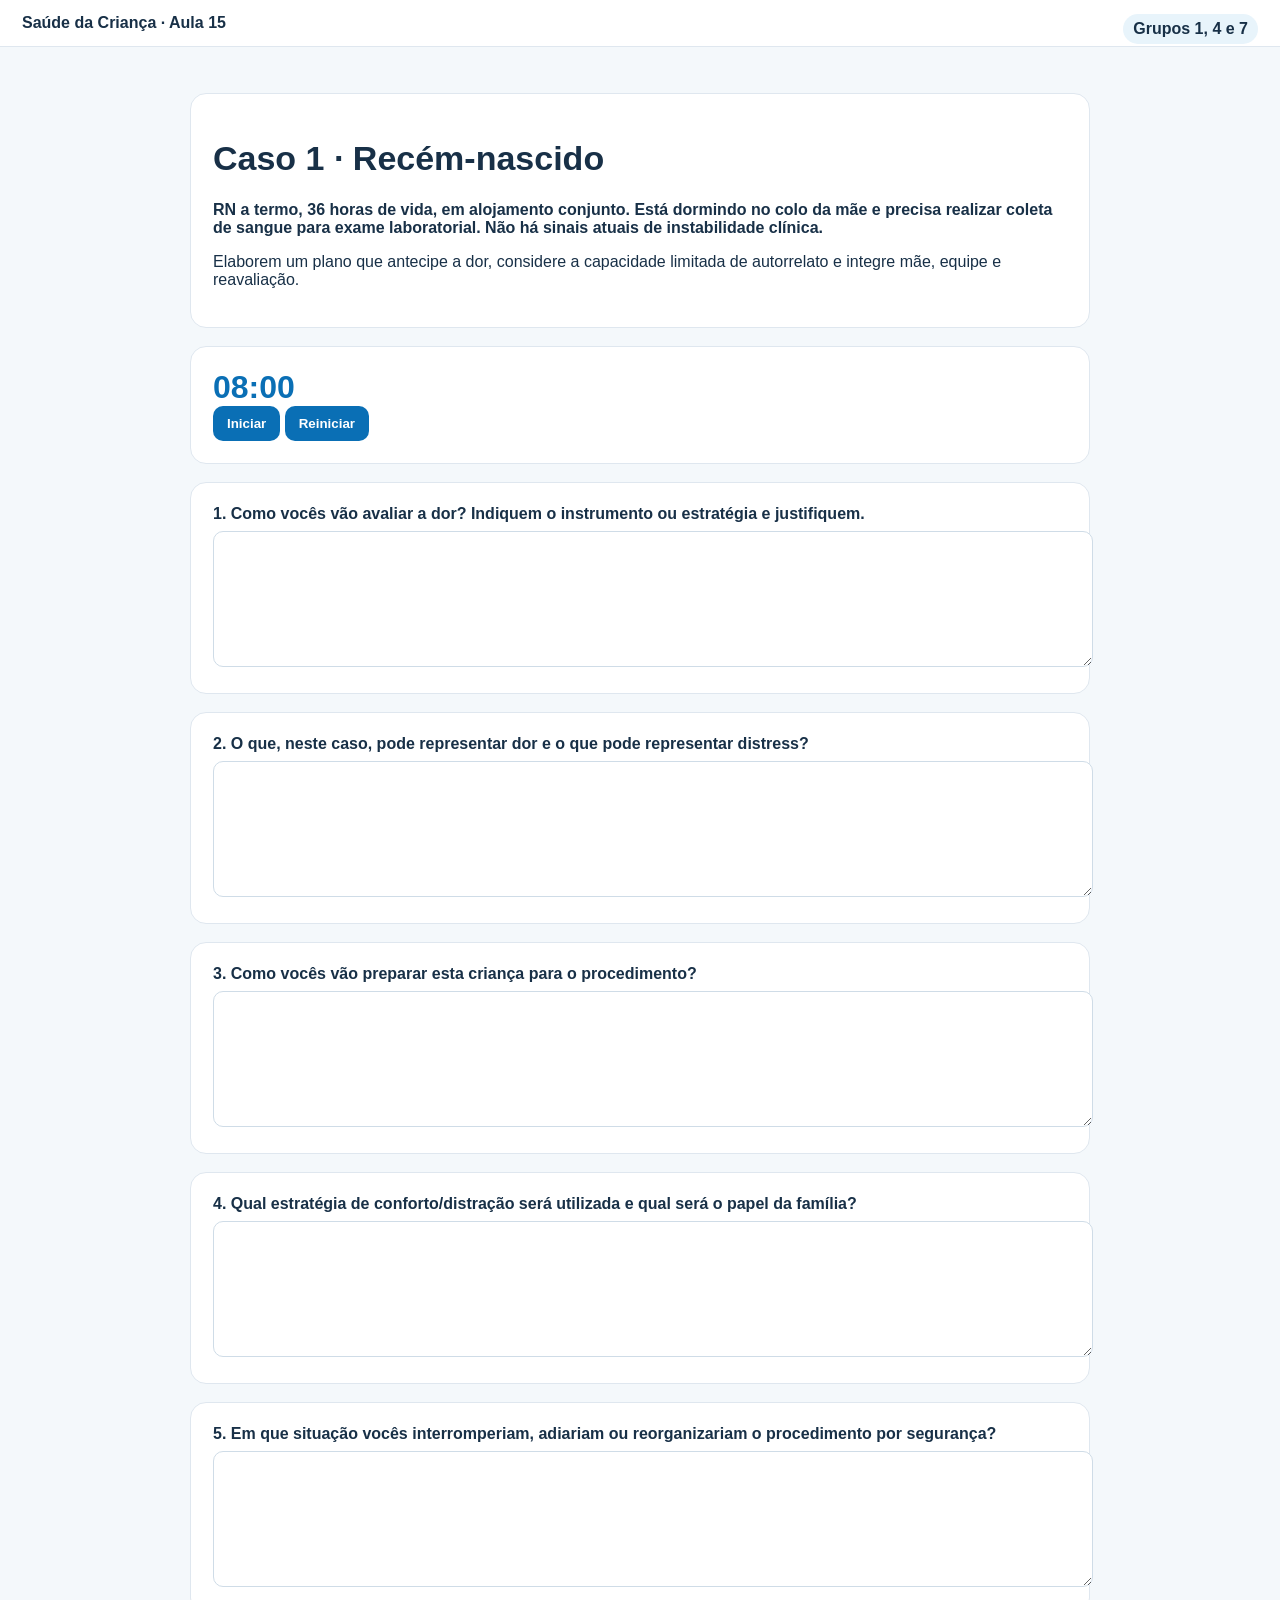
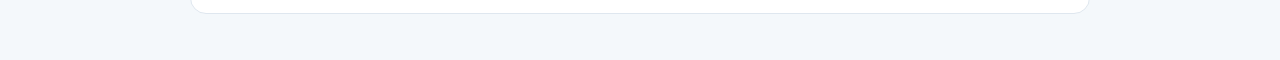
==== caso1.html @ f927517a "Adiciona caso 1" ====
<!doctype html><html lang="pt-BR"><head><meta charset="utf-8"><meta name="viewport" content="width=device-width,initial-scale=1"><title>Caso 1 · Plano de procedimento</title><link rel="stylesheet" href="style.css"></head><body><div class="top">Saúde da Criança · Aula 15 <span class="badge">Grupos 1, 4 e 7</span></div><main><div class="card"><h1>Caso 1 · Recém-nascido</h1><p><strong>RN a termo, 36 horas de vida, em alojamento conjunto. Está dormindo no colo da mãe e precisa realizar coleta de sangue para exame laboratorial. Não há sinais atuais de instabilidade clínica.</strong></p><p>Elaborem um plano que antecipe a dor, considere a capacidade limitada de autorrelato e integre mãe, equipe e reavaliação.</p></div><div class="card"><div class="timer" id="timer">08:00</div><button class="btn" onclick="startTimer()">Iniciar</button> <button class="btn" onclick="resetTimer()">Reiniciar</button></div><div class="card"><div class="q">1. Como vocês vão avaliar a dor? Indiquem o instrumento ou estratégia e justifiquem.</div><textarea></textarea></div><div class="card"><div class="q">2. O que, neste caso, pode representar dor e o que pode representar distress?</div><textarea></textarea></div><div class="card"><div class="q">3. Como vocês vão preparar esta criança para o procedimento?</div><textarea></textarea></div><div class="card"><div class="q">4. Qual estratégia de conforto/distração será utilizada e qual será o papel da família?</div><textarea></textarea></div><div class="card"><div class="q">5. Em que situação vocês interromperiam, adiariam ou reorganizariam o procedimento por segurança?</div><textarea></textarea></div></main><script src="script.js"></script></body></html>
---- style.css ----
body{font-family:Arial,sans-serif;margin:0;background:#f4f8fb;color:#183047}main{max-width:900px;margin:auto;padding:28px 20px}.card{background:white;border:1px solid #dfe7ef;border-radius:16px;padding:22px;margin:18px 0}.top{background:white;border-bottom:1px solid #dfe7ef;padding:14px 22px;font-weight:700}.badge{float:right;background:#e8f4fb;padding:6px 10px;border-radius:999px}.q{font-weight:700;margin-bottom:8px}textarea{width:100%;min-height:110px;padding:12px;border:1px solid #cfdce7;border-radius:10px;font:inherit}.timer{font-size:32px;font-weight:700;color:#0a6fb5}.btn{padding:10px 14px;border:0;border-radius:10px;background:#0a6fb5;color:white;font-weight:700;cursor:pointer}h1{font-size:34px}h2{font-size:22px}.muted{color:#637282}.notice{background:#fff7e8;border:1px solid #f0d79a;border-radius:12px;padding:14px}
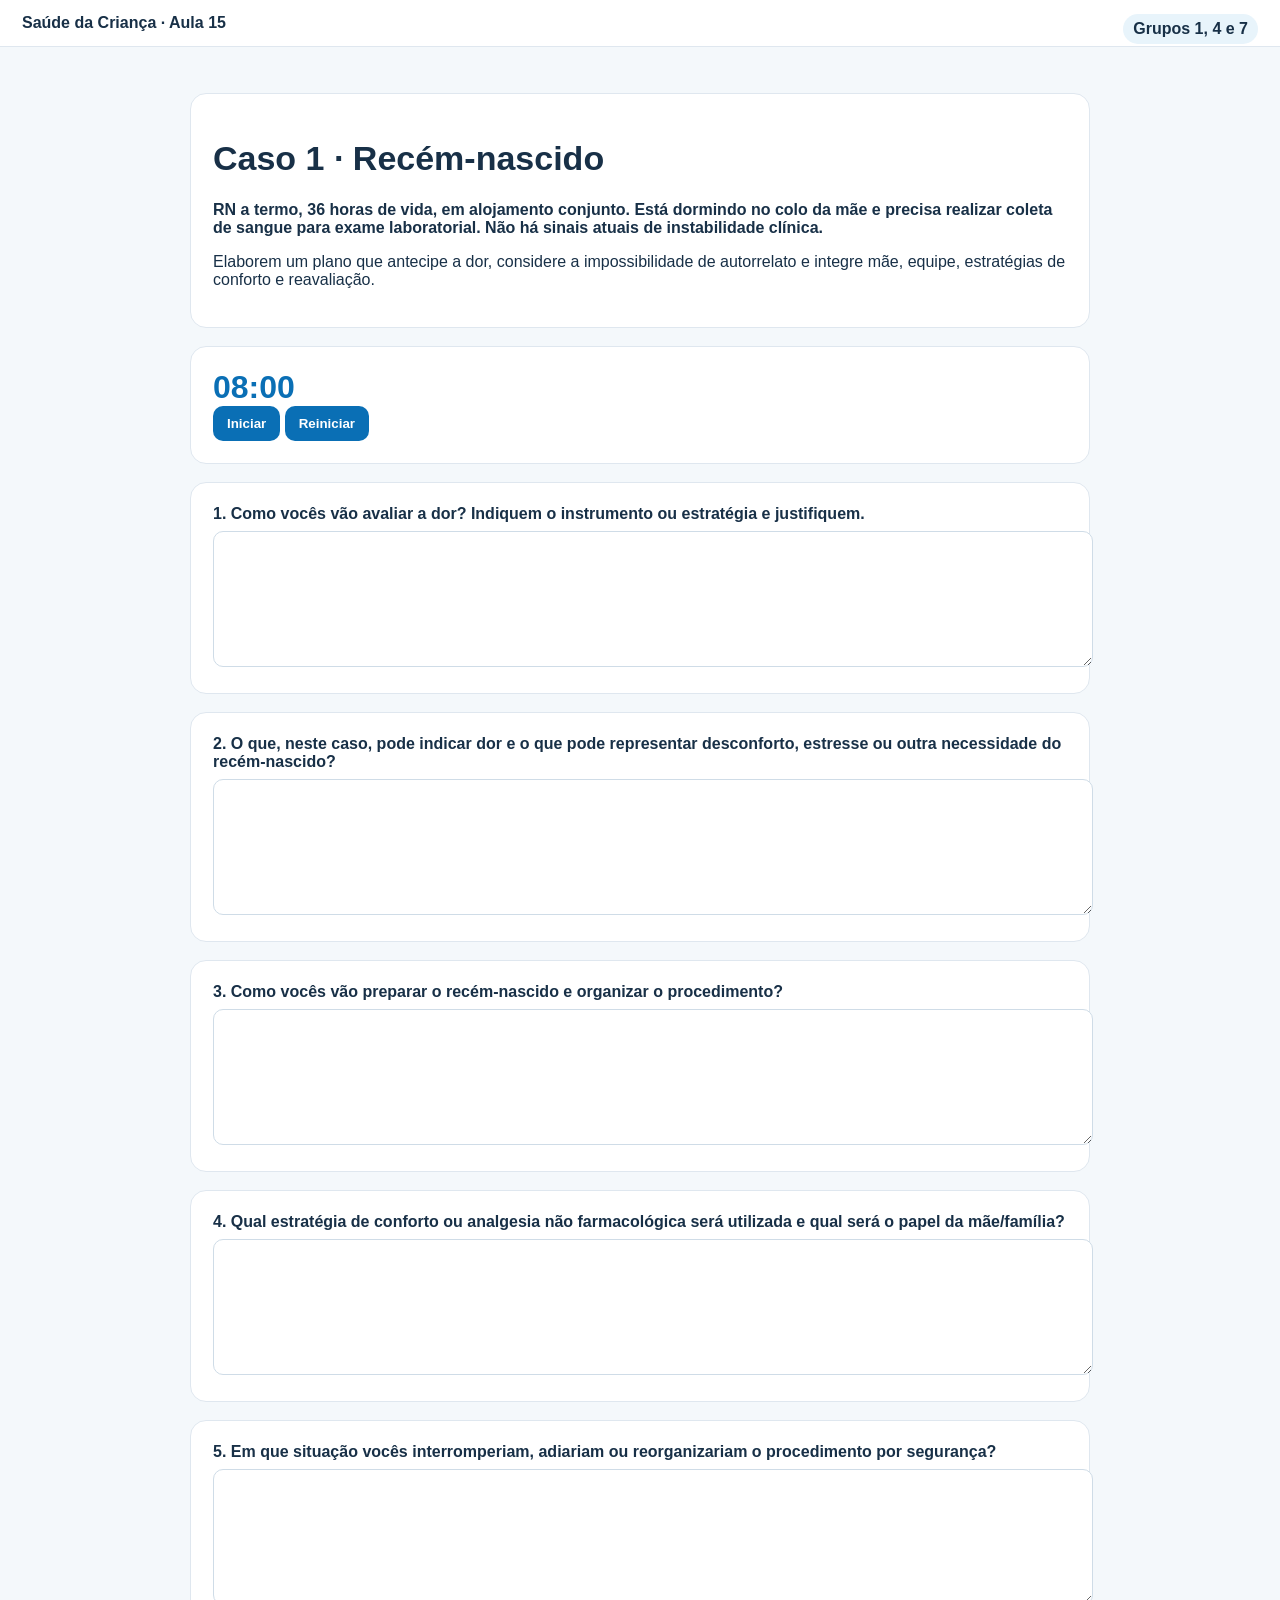
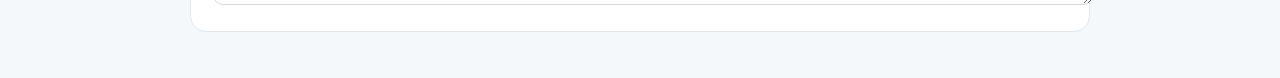
==== commit 138c3942: "Ajusta linguagem e raciocínio clínico do caso neonatal" ====
--- a/caso1.html
+++ b/caso1.html
@@ -1 +1 @@
-<!doctype html><html lang="pt-BR"><head><meta charset="utf-8"><meta name="viewport" content="width=device-width,initial-scale=1"><title>Caso 1 · Plano de procedimento</title><link rel="stylesheet" href="style.css"></head><body><div class="top">Saúde da Criança · Aula 15 <span class="badge">Grupos 1, 4 e 7</span></div><main><div class="card"><h1>Caso 1 · Recém-nascido</h1><p><strong>RN a termo, 36 horas de vida, em alojamento conjunto. Está dormindo no colo da mãe e precisa realizar coleta de sangue para exame laboratorial. Não há sinais atuais de instabilidade clínica.</strong></p><p>Elaborem um plano que antecipe a dor, considere a capacidade limitada de autorrelato e integre mãe, equipe e reavaliação.</p></div><div class="card"><div class="timer" id="timer">08:00</div><button class="btn" onclick="startTimer()">Iniciar</button> <button class="btn" onclick="resetTimer()">Reiniciar</button></div><div class="card"><div class="q">1. Como vocês vão avaliar a dor? Indiquem o instrumento ou estratégia e justifiquem.</div><textarea></textarea></div><div class="card"><div class="q">2. O que, neste caso, pode representar dor e o que pode representar distress?</div><textarea></textarea></div><div class="card"><div class="q">3. Como vocês vão preparar esta criança para o procedimento?</div><textarea></textarea></div><div class="card"><div class="q">4. Qual estratégia de conforto/distração será utilizada e qual será o papel da família?</div><textarea></textarea></div><div class="card"><div class="q">5. Em que situação vocês interromperiam, adiariam ou reorganizariam o procedimento por segurança?</div><textarea></textarea></div></main><script src="script.js"></script></body></html>+<!doctype html><html lang="pt-BR"><head><meta charset="utf-8"><meta name="viewport" content="width=device-width,initial-scale=1"><title>Caso 1 · Plano de procedimento</title><link rel="stylesheet" href="style.css"></head><body><div class="top">Saúde da Criança · Aula 15 <span class="badge">Grupos 1, 4 e 7</span></div><main><div class="card"><h1>Caso 1 · Recém-nascido</h1><p><strong>RN a termo, 36 horas de vida, em alojamento conjunto. Está dormindo no colo da mãe e precisa realizar coleta de sangue para exame laboratorial. Não há sinais atuais de instabilidade clínica.</strong></p><p>Elaborem um plano que antecipe a dor, considere a impossibilidade de autorrelato e integre mãe, equipe, estratégias de conforto e reavaliação.</p></div><div class="card"><div class="timer" id="timer">08:00</div><button class="btn" onclick="startTimer()">Iniciar</button> <button class="btn" onclick="resetTimer()">Reiniciar</button></div><div class="card"><div class="q">1. Como vocês vão avaliar a dor? Indiquem o instrumento ou estratégia e justifiquem.</div><textarea></textarea></div><div class="card"><div class="q">2. O que, neste caso, pode indicar dor e o que pode representar desconforto, estresse ou outra necessidade do recém-nascido?</div><textarea></textarea></div><div class="card"><div class="q">3. Como vocês vão preparar o recém-nascido e organizar o procedimento?</div><textarea></textarea></div><div class="card"><div class="q">4. Qual estratégia de conforto ou analgesia não farmacológica será utilizada e qual será o papel da mãe/família?</div><textarea></textarea></div><div class="card"><div class="q">5. Em que situação vocês interromperiam, adiariam ou reorganizariam o procedimento por segurança?</div><textarea></textarea></div></main><script src="script.js"></script></body></html>
